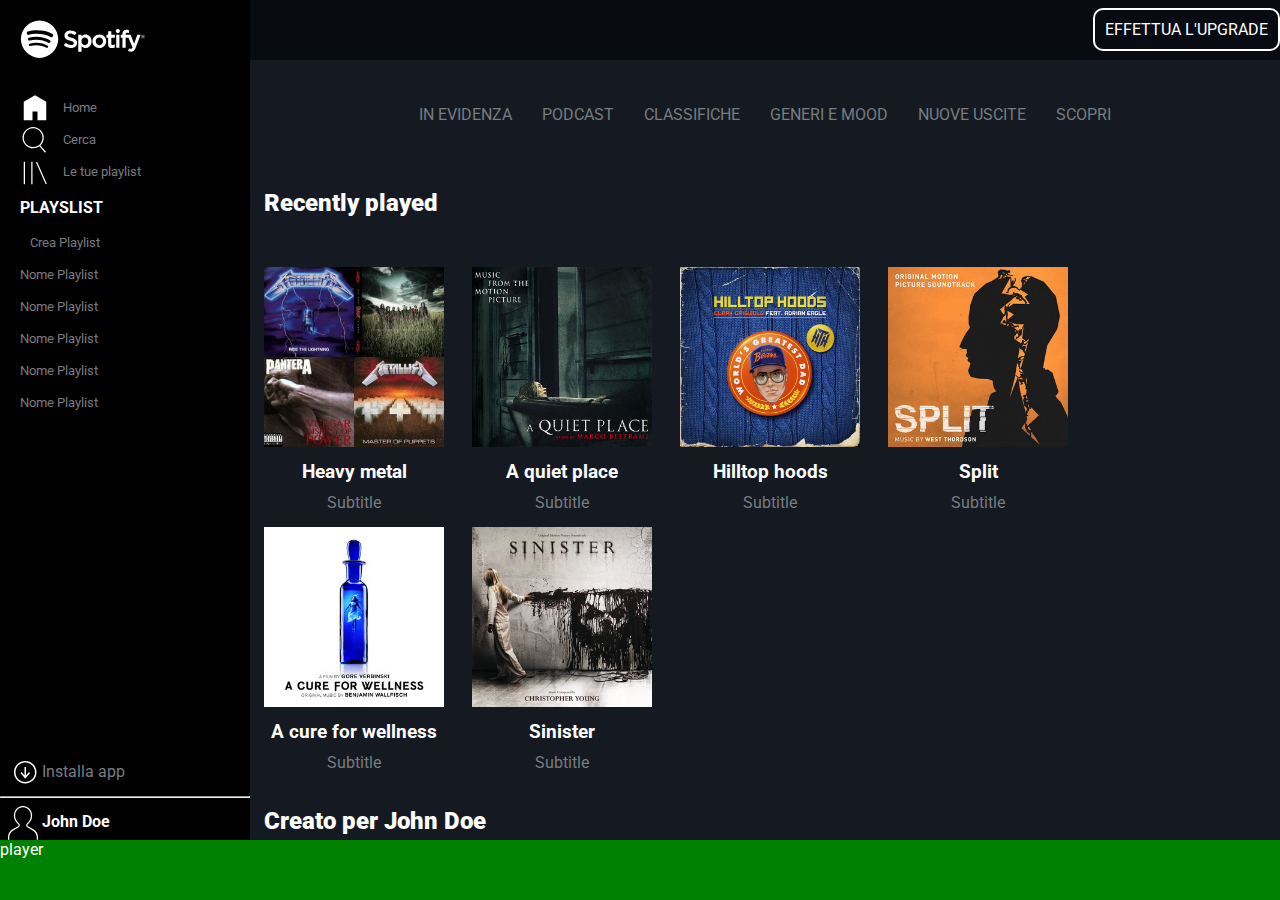
==== index.html @ 817e8c4a "Realizzato .bottom-menu, in .main-menu sostituite icone con immagini" ====
<!DOCTYPE html>
<html lang="it">
  <head>
    <meta charset="UTF-8">
    <meta name="viewport" content="width=device-width, initial-scale=1.0">
    <meta http-equiv="X-UA-Compatible" content="ie=edge">
    <title>SpotifyWeb Clone</title>
    <link rel="stylesheet" href="https://cdnjs.cloudflare.com/ajax/libs/font-awesome/5.15.1/css/all.min.css" integrity="sha512-+4zCK9k+qNFUR5X+cKL9EIR+ZOhtIloNl9GIKS57V1MyNsYpYcUrUeQc9vNfzsWfV28IaLL3i96P9sdNyeRssA==" crossorigin="anonymous" />
    <link href="https://fonts.googleapis.com/css2?family=Roboto:wght@400;500;700;900&display=swap" rel="stylesheet">
    <link rel="stylesheet" href="css/style.css">
  </head>
  <body>
    <div class="wrapper d-flex flex-dir-col">
      <main id="site-content" class="d-flex flex-dir-row">
        <aside class="main-menu d-flex flex-dir-col">
          <div class="logo-box p-20">
            <img src="img/logo.svg" alt="spotify logo">
          </div>
          <!-- /.logo-box -->

          <div class="top-menu mt-10">
            <ul>
              <li class="pl-20">
                <a href="#">
                  <img src="img/home.svg" alt="home"> <span>Home</span>
                </a>
              </li>
              <li class="pl-20">
                <a href="#">
                  <img src="img/search.svg" alt="search"> <span>Cerca</span>
                </a>
              </li>
              <li class="pl-20">
                <a href="#">
                  <img src="img/libreria.svg" alt="libreria"> <span>Le tue playlist</span>
                </a>
              </li>
            </ul>
          </div>
          <!-- /.top-menu -->

          <div class="playlist-menu mt-10">
            <h4 class="pl-20">PLAYSLIST</h4>
            <ul class="mt-10">
              <li class="pl-20">
                <a href="#">
                  <i class="fas fa-plus-square"></i>
                  <span>Crea Playlist</span>
                </a>
              </li>
              <li class="pl-20"><a href="#">Nome Playlist</a></li>
              <li class="pl-20"><a href="#">Nome Playlist</a></li>
              <li class="pl-20"><a href="#">Nome Playlist</a></li>
              <li class="pl-20"><a href="#">Nome Playlist</a></li>
              <li class="pl-20"><a href="#">Nome Playlist</a></li>
              <li class="pl-20"><a href="#">Nome Playlist</a></li>
              <li class="pl-20"><a href="#">Nome Playlist</a></li>
            </ul>
          </div>
          <!-- /.playlist-menu -->

          <div class="bottom-menu">
            <a href="#">
               <img src="img/download.svg" alt="download">
               Installa app
            </a>
            <hr>
            <a href="#">
               <img src="img/profile.svg" alt="profile">
               <strong>John Doe</strong>
            </a>
          </div>
          <!-- /.bottom-menu -->
        </aside>
        <!-- / .main-menu -->

        <div class="music-section">
          <div class="subscribe-banner">
            <a href="#">EFFETTUA L'UPGRADE</a>
          </div>
          <!-- /.subscribe-banner -->
          <nav id="content-navbar">
            <ul class="d-flex flex-dir-row">
              <li><a href="#">in evidenza</a></li>
              <li><a href="#">podcast</a></li>
              <li><a href="#">classifiche</a></li>
              <li><a href="#">generi e mood</a></li>
              <li><a href="#">nuove uscite</a></li>
              <li><a href="#">scopri</a></li>
            </ul>
          </nav>

          <section id="recently-played">
            <h2>Recently played</h2>
            <div class="albums d-flex flex-dir-row">
              <div class="album">
                <div class="img-box">
                  <div class="overlay"><i class="far fa-play-circle"></i></div>
                  <img src="img/metal_lifting.jpg" alt="metal lifting album">
                </div>
                <!-- /.img-box -->
                <h3>Heavy metal</h3>
                <p>Subtitle</p>
              </div>
              <!-- /.album -->
              <div class="album">
                <div class="img-box">
                  <div class="overlay"><i class="far fa-play-circle"></i></div>
                  <img src="img/aquietplace.jpeg" alt="a quiet place album">
                </div>
                <!-- /.img-box -->
                <h3>A quiet place</h3>
                <p>Subtitle</p>
              </div>
              <!-- /.album -->
              <div class="album">
                <div class="img-box">
                  <div class="overlay"><i class="far fa-play-circle"></i></div>
                  <img src="img/player_left.jpg" alt="Hilltop hoods album">
                </div>
                <!-- /.img-box -->
                <h3>Hilltop hoods</h3>
                <p>Subtitle</p>
              </div>
              <!-- /.album -->
              <div class="album">
                <div class="img-box">
                  <div class="overlay"><i class="far fa-play-circle"></i></div>
                  <img src="img/split.jpeg" alt="split album">
                </div>
                <!-- /.img-box -->
                <h3>Split</h3>
                <p>Subtitle</p>
              </div>
              <!-- /.album -->
              <div class="album">
                <div class="img-box">
                  <div class="overlay"><i class="far fa-play-circle"></i></div>
                  <img src="img/cure.jpeg" alt="a cure for wellness album">
                </div>
                <!-- /.img-box -->
                <h3>A cure for wellness</h3>
                <p>Subtitle</p>
              </div>
              <!-- /.album -->
              <div class="album">
                <div class="img-box">
                  <div class="overlay"><i class="far fa-play-circle"></i></div>
                  <img src="img/sinister.jpeg" alt="sinister album">
                </div>
                <!-- /.img-box -->
                <h3>Sinister</h3>
                <p>Subtitle</p>
              </div>
              <!-- /.album -->
            </div>
          </section>
          <!-- /#recently-played section -->

          <section id="created-for">
            <h2>Creato per John Doe</h2>
            <p>Più ascolti, più accurati saranno i suggerimenti</p>
            <div class="albums d-flex flex-dir-row">
              <div class="album">
                <div class="img-box">
                  <div class="overlay"><i class="far fa-play-circle"></i></div>
                  <img src="img/radar.jpeg" alt="release radar">
                </div>
                <!-- /.img-box -->
                <h3>Release Radar</h3>
              </div>
              <!-- /.album -->
              <div class="album">
                <div class="img-box">
                  <div class="overlay"><i class="far fa-play-circle"></i></div>
                  <img src="img/mixdaily.jpeg" alt="daily mix">
                </div>
                <!-- /.img-box -->
                <h3>Daily Mix 1</h3>
              </div>
              <!-- /.album -->
            </div>
          </section>
          <!-- /#created-for section -->

          <section id="popular">
            <h2>Artisti più popolari</h2>
            <p>Più ascolti, più accurati saranno i suggerimenti</p>
            <div class="albums d-flex flex-dir-row">
              <div class="album">
                <div class="img-box">
                  <div class="overlay"><i class="far fa-play-circle"></i></div>
                  <img src="img/youg.jpeg" alt="youg artist">
                </div>
                <!-- /.img-box -->
                <h3>Youg</h3>
              </div>
              <!-- /.album -->
              <div class="album">
                <div class="img-box">
                  <div class="overlay"><i class="far fa-play-circle"></i></div>
                  <img src="img/einaudi.jpeg" alt="artist einaudi">
                </div>
                <!-- /.img-box -->
                <h3>Einaudi</h3>
              </div>
              <!-- /.album -->
            </div>
          </section>
          <!-- /#popular section -->
        </div>
        <!-- /.music-section -->
      </main>
      <!-- /#site-content -->

      <footer id="site-footer">
        <div class="player">player</div>
      </footer>
      <!-- /#site-footer -->
    </div>
    <!-- /.wrap d-flex flex-dir-col -->
  </body>
</html>
---- css/style.css ----
*{
  margin: 0;
  padding: 0;
  box-sizing: border-box;
}
/* Typo */
h2{
  margin-left: 14px;
  font-weight: 900;
}

h3{
  padding: 10px 0;
}

p{
  color: #797c80;
}
/* END Typo */

/* General */
body{
  font-family: 'Roboto', sans-serif;
  color: white;
  background-color: black;
}

ul li{
  list-style: none;
}

ul li a, a{
  text-decoration: none;
  color: #797c80;
}

section{
  padding-top: 50px;
}
/* END General */

/* Utility */
.d-flex{
  display: flex;
}

.flex-dir-col{
  flex-direction: column;
}

.flex-dir-row{
  flex-direction: row;
}

.mt-10{
  margin-top: 10px;
}

.p-20{
  padding: 20px;
}
.pl-20{
  padding-left: 20px;
}
/* END Utility */

.wrapper{
  height: 100vh;
  justify-content: space-between;
}

#site-content{
  height: calc(100% - 60px); /* 60px altezza del footer */
  align-items: stretch;
}

/* main-menu */
.main-menu{
  width: 250px;
  background-color: black;
}

.main-menu .logo-box img{
  width: 60%;
}

.main-menu ul li:hover{
  border-left: 2px solid #adff2f;
}

.main-menu ul li,
.main-menu ul li a{
  line-height: 2rem;
  font-size: 0.8rem;
}

.main-menu ul li a{
  display: block;
  width: 100%;
}
.main-menu ul li a:hover{
  color: white;
}

.main-menu ul li i{
  font-size: 1.5rem;
  vertical-align: middle;
}

.main-menu ul li img,
.bottom-menu img{
  width: 30px;
  vertical-align: middle;
}

.main-menu ul li span{
  font-size: 0.8rem;
  margin-left: 10px;
}

.playlist-menu ul{
  max-height: 200px;
  overflow-y: scroll;
}

.bottom-menu{
  margin-top: auto;
}
.bottom-menu a{
  margin-left: 8px;
}
.bottom-menu a:last-child{
  color: white;
}
.bottom-menu a:hover{
  color: white;
}
.bottom-menu hr{
  margin: 8px 0;
}
/* END main-menu */

.subscribe-banner {
  height: 60px;
  line-height: 60px;
  width: calc(100% - 250px);
  position: fixed;
  top: 0;
  right: 0;
  background-color: #080b12;
  text-align: right;
}
/* Music-section */
.music-section{
  width: calc(100% - 250px);
  margin-top: 60px; /* altezza del subscribe-banner */
  overflow-y: scroll;
  overflow-x: hidden;
  background-color: #141922;
}

/* content-navbar */
#content-navbar{
  padding-top: 30px;
}

#content-navbar ul{
  flex-wrap: wrap;
  justify-content: center;
}

#content-navbar ul li a{
  padding: 15px;
  display: inline-block;
  text-transform: uppercase;
  position: relative;
}

#content-navbar ul li a:hover{
  color: white;
}

#content-navbar ul li a:hover:after {
  position:absolute;
  bottom: 0;
  left: 30%;
  right: 30%;
  content: '';
  height: 2px;
  background-color: #adff2f;
  display:block;
}
/* END content-navbar */

.subscribe-banner a{
  color: white;
  text-decoration: none;
  border: 2px solid white;
  border-radius: 10px;
  padding: 10px;
}

.albums{
  padding-top: 20px;
  flex-wrap: wrap;
}

.album{
  flex-basis: 180px;
  height: 200px;
  margin: 30px 14px;
  text-align: center;
}
.album img{
  width: 100%;
}

.img-box{
  position: relative;
}

.overlay{
  position: absolute;
  top: 0;
  left: 0;
  color: white;
  background-color: rgba(0, 0, 0, 0.4);
  width: 100%;
  height: 100%;
  font-size: 4.5rem;
  display: none;
}
.overlay i{
  position: absolute;
  top: 50%;
  left: 50%;
  transform: translate(-50%, -50%);
}

.img-box:hover .overlay{
  display: block;
  cursor: pointer;
}

#created-for p, #popular p{
  margin-left: 14px;
  padding-top: 15px;
}

#popular .img-box,
#popular .img-box > img,
#popular .overlay{
  border-radius: 50%;
}

#site-footer{
  height: 60px;
  background-color: green;
  z-index: 1;
}
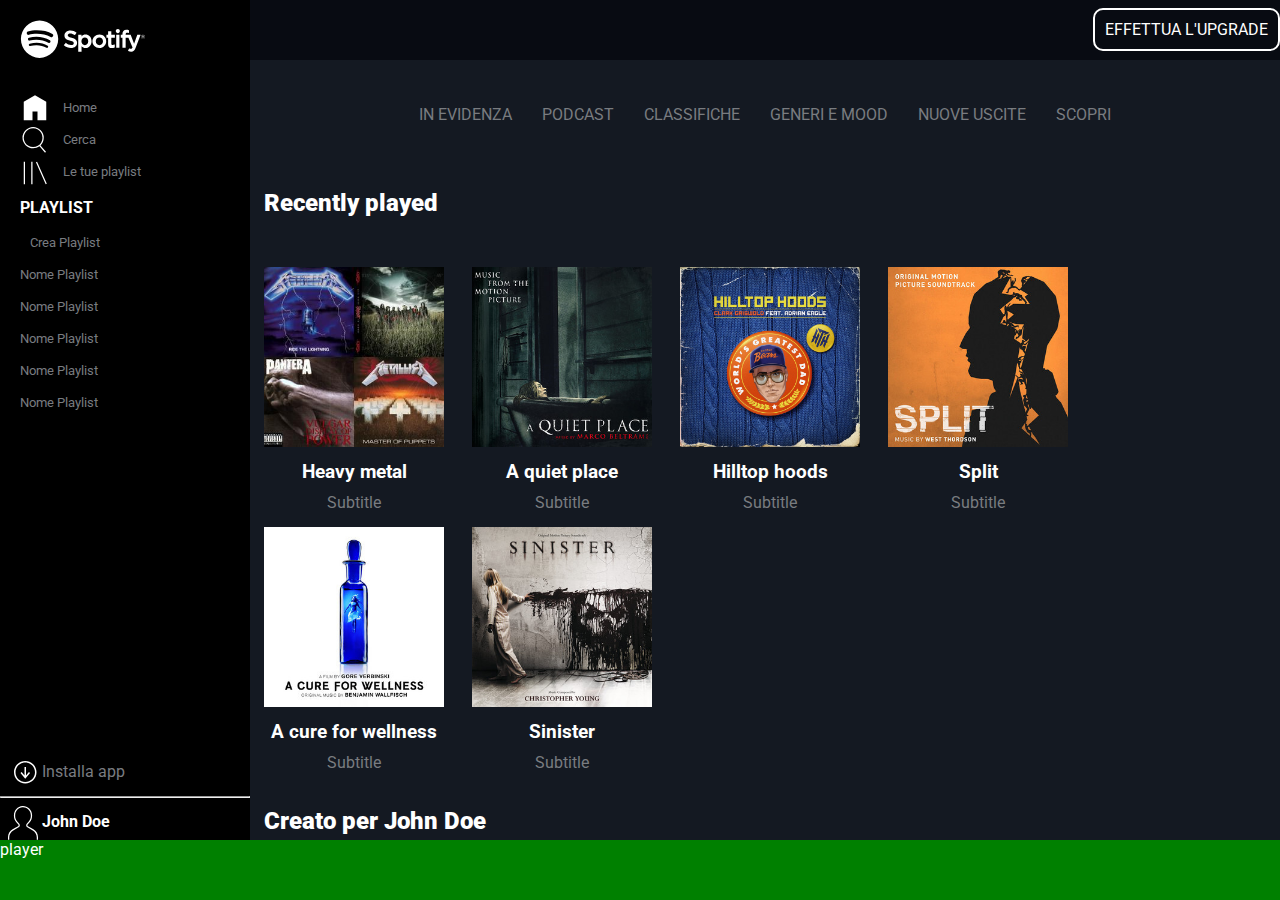
==== commit e1f3886f: ".playlist-menu si riduce in altezza fino a breakpoint 400px" ====
--- a/index.html
+++ b/index.html
@@ -39,8 +39,8 @@
           </div>
           <!-- /.top-menu -->
 
-          <div class="playlist-menu mt-10">
-            <h4 class="pl-20">PLAYSLIST</h4>
+          <div class="playlist-menu mt-10 d-flex flex-dir-col">
+            <h4 class="pl-20">PLAYLIST</h4>
             <ul class="mt-10">
               <li class="pl-20">
                 <a href="#">
--- a/css/style.css
+++ b/css/style.css
@@ -118,8 +118,17 @@
   margin-left: 10px;
 }
 
+.playlist-menu{
+  /* display: flex;
+  flex-direction: column; */
+  min-height: 100px;
+  max-height: 220px;
+  flex: 1 1 auto;
+}
 .playlist-menu ul{
+  min-height: 90px;
   max-height: 200px;
+  flex: 1 1 auto;
   overflow-y: scroll;
 }
 
@@ -258,3 +267,10 @@
   background-color: green;
   z-index: 1;
 }
+
+/* Media query */
+@media screen and (max-height: 400px) {
+  .playlist-menu{
+    display: none;
+  }
+}
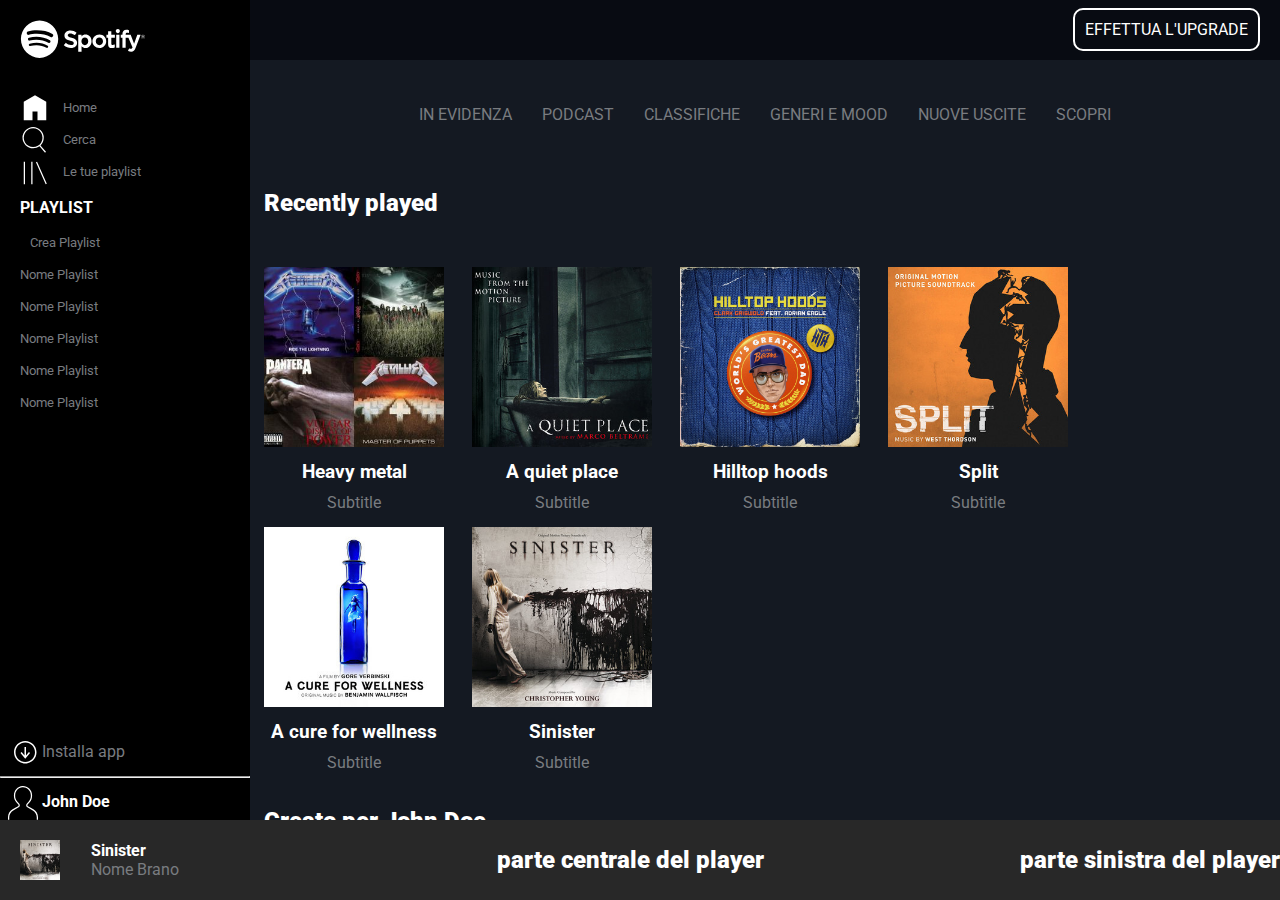
==== commit 62f43eeb: "Schema del footer" ====
--- a/index.html
+++ b/index.html
@@ -214,7 +214,27 @@
       <!-- /#site-content -->
 
       <footer id="site-footer">
-        <div class="player">player</div>
+        <div class="player d-flex flex-dir-row">
+          <div class="player-left d-flex flex-dir-row">
+            <img src="img/sinister.jpeg" alt="album split">
+            <div class="song-description">
+              <strong>Sinister</strong>
+              <p>Nome Brano</p>
+            </div>
+            <!-- /.song-description -->
+            <i class="far fa-heart"></i>
+            <i class="far fa-folder"></i>
+          </div>
+          <!-- /.player-left -->
+          <div class="player-middle">
+              <h2> parte centrale del player </h2>
+          </div>
+          <!-- /.player-middle -->
+          <div class="player-right">
+            <h2> parte sinistra del player </h2>
+          </div>
+          <!-- /.player-right -->
+        </div>
       </footer>
       <!-- /#site-footer -->
     </div>
--- a/css/style.css
+++ b/css/style.css
@@ -70,7 +70,7 @@
 }
 
 #site-content{
-  height: calc(100% - 60px); /* 60px altezza del footer */
+  height: calc(100% - 80px); /* 80px altezza del footer */
   align-items: stretch;
 }
 
@@ -207,6 +207,7 @@
   border: 2px solid white;
   border-radius: 10px;
   padding: 10px;
+  margin-right: 20px;
 }
 
 .albums{
@@ -262,10 +263,26 @@
   border-radius: 50%;
 }
 
+/* footer */
 #site-footer{
-  height: 60px;
-  background-color: green;
+  height: 80px;
+  background-color: #282828;
   z-index: 1;
+}
+.player{
+  height: 80px;
+  justify-content: space-between;
+  align-items: center;
+}
+.player-left{
+  max-width: 220px;
+  justify-content: space-between;
+  align-items: center;
+  margin-left: 20px;
+  flex: 1 1 auto;
+}
+.player-left img{
+  width: 40px;
 }
 
 /* Media query */
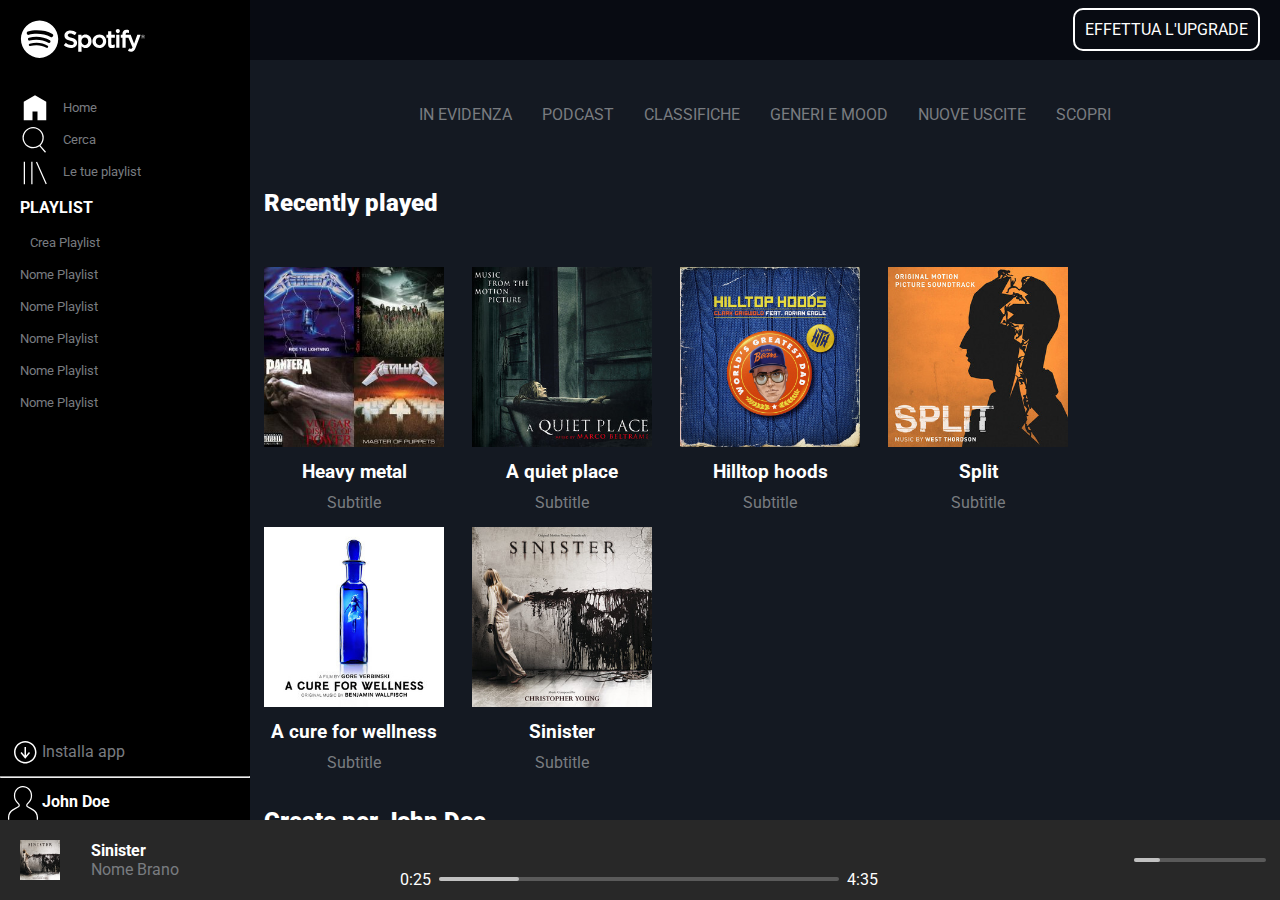
==== commit 4f70031a: "Footer completo" ====
--- a/index.html
+++ b/index.html
@@ -226,12 +226,27 @@
             <i class="far fa-folder"></i>
           </div>
           <!-- /.player-left -->
-          <div class="player-middle">
-              <h2> parte centrale del player </h2>
+          <div class="player-middle d-flex flex-dir-col">
+              <div class="player-icons">
+                <i class="fas fa-random"></i>
+                <i class="fas fa-step-backward"></i>
+                <i class="far fa-play-circle"></i>
+                <i class="fas fa-step-forward"></i>
+                <i class="fas fa-redo-alt"></i>
+              </div>
+
+              <div class="slider">
+                <span>0:25</span>
+                <div class="fake-slider"></div>
+                <span>4:35</span>
+              </div>
           </div>
           <!-- /.player-middle -->
-          <div class="player-right">
-            <h2> parte sinistra del player </h2>
+          <div class="player-right d-flex flex-dir-row">
+            <i class="fas fa-list"></i>
+            <i class="fas fa-desktop"></i>
+            <i class="fas fa-volume-up"></i>
+            <div class="fake-slider"></div>
           </div>
           <!-- /.player-right -->
         </div>
--- a/css/style.css
+++ b/css/style.css
@@ -285,6 +285,59 @@
   width: 40px;
 }
 
+.player-middle{
+  max-width: 500px;
+  align-items: center;
+  flex: 1 1 auto;
+  margin: 0 10px;
+}
+
+.player-icons i{
+  padding: 0 14px;
+  font-size: 1.1rem;
+}
+.player-icons i:nth-child(3){
+  font-size: 2rem;
+  vertical-align: middle;
+}
+
+.slider{
+  width: 100%;
+  /* height: 4px;
+  background-color: #5a5a5a;
+  border-radius: 8px;
+  margin-top: 10px; */
+}
+
+.fake-slider{
+  width: 80%;
+  height: 4px;
+  background-color: #5a5a5a;
+  border-radius: 20px;
+  margin: 4px;
+  display: inline-block;
+  position: relative;
+}
+.fake-slider::before{
+  content: "";
+  width: 20%;
+  height: 4px;
+  background-color: #c1c1c1;
+  display: block;
+  border-radius: 20px;
+  position: absolute;
+  left: 0;
+}
+
+.player-right{
+  max-width: 200px;
+  justify-content: space-around;
+  flex: 1 1 auto;
+  margin: 0 10px;
+}
+.player-right i{
+  margin: 0 10px;
+}
 /* Media query */
 @media screen and (max-height: 400px) {
   .playlist-menu{
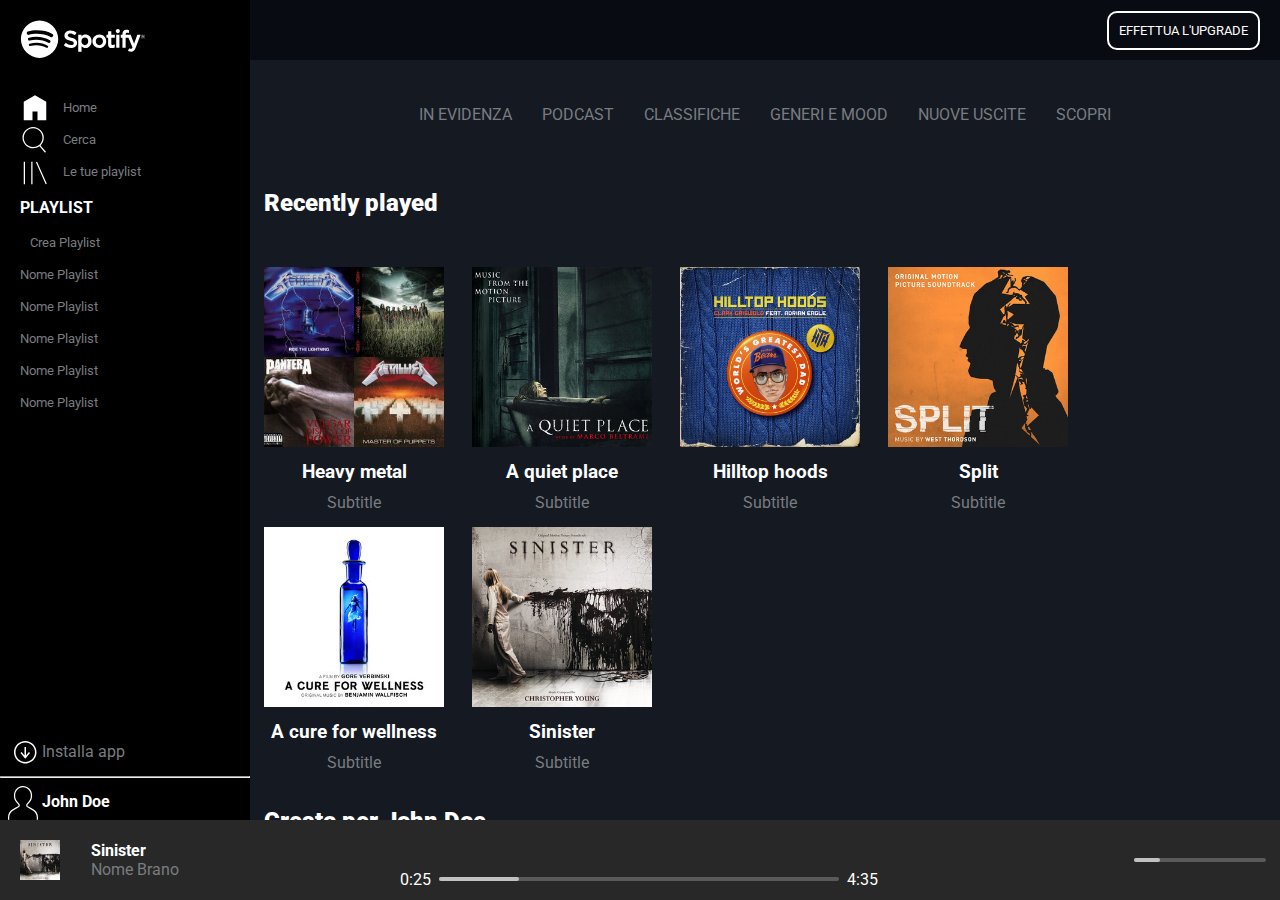
==== commit 17061b70: "hover sugli slider nel player del footer" ====
--- a/index.html
+++ b/index.html
@@ -237,7 +237,7 @@
 
               <div class="slider">
                 <span>0:25</span>
-                <div class="fake-slider"></div>
+                <div class="fake-slider"> <div class="slider-thumb"></div> </div>
                 <span>4:35</span>
               </div>
           </div>
@@ -246,7 +246,7 @@
             <i class="fas fa-list"></i>
             <i class="fas fa-desktop"></i>
             <i class="fas fa-volume-up"></i>
-            <div class="fake-slider"></div>
+            <div class="fake-slider"> <div class="slider-thumb"></div> </div>
           </div>
           <!-- /.player-right -->
         </div>
--- a/css/style.css
+++ b/css/style.css
@@ -208,6 +208,11 @@
   border-radius: 10px;
   padding: 10px;
   margin-right: 20px;
+  font-size: 0.8rem;
+  transition: font-size 0.5s linear;
+}
+.subscribe-banner a:hover{
+  font-size: 1.1rem;
 }
 
 .albums{
@@ -303,10 +308,6 @@
 
 .slider{
   width: 100%;
-  /* height: 4px;
-  background-color: #5a5a5a;
-  border-radius: 8px;
-  margin-top: 10px; */
 }
 
 .fake-slider{
@@ -318,6 +319,9 @@
   display: inline-block;
   position: relative;
 }
+.fake-slider:hover{
+  cursor: pointer;
+}
 .fake-slider::before{
   content: "";
   width: 20%;
@@ -328,6 +332,33 @@
   position: absolute;
   left: 0;
 }
+.fake-slider:hover::before{
+  content: "";
+  width: 20%;
+  height: 4px;
+  background-color: #1db954;
+  display: block;
+  border-radius: 20px;
+  position: absolute;
+  left: 0;
+  cursor: pointer;
+}
+
+.slider-thumb{
+  width: 15px;
+  height: 15px;
+  background-color: white;
+  display: block;
+  border-radius: 50%;
+  position: absolute;
+  left: 18%;
+  bottom: -5px;
+  cursor: pointer;
+  display: none;
+}
+.fake-slider:hover .slider-thumb{
+  display: block;
+}
 
 .player-right{
   max-width: 200px;
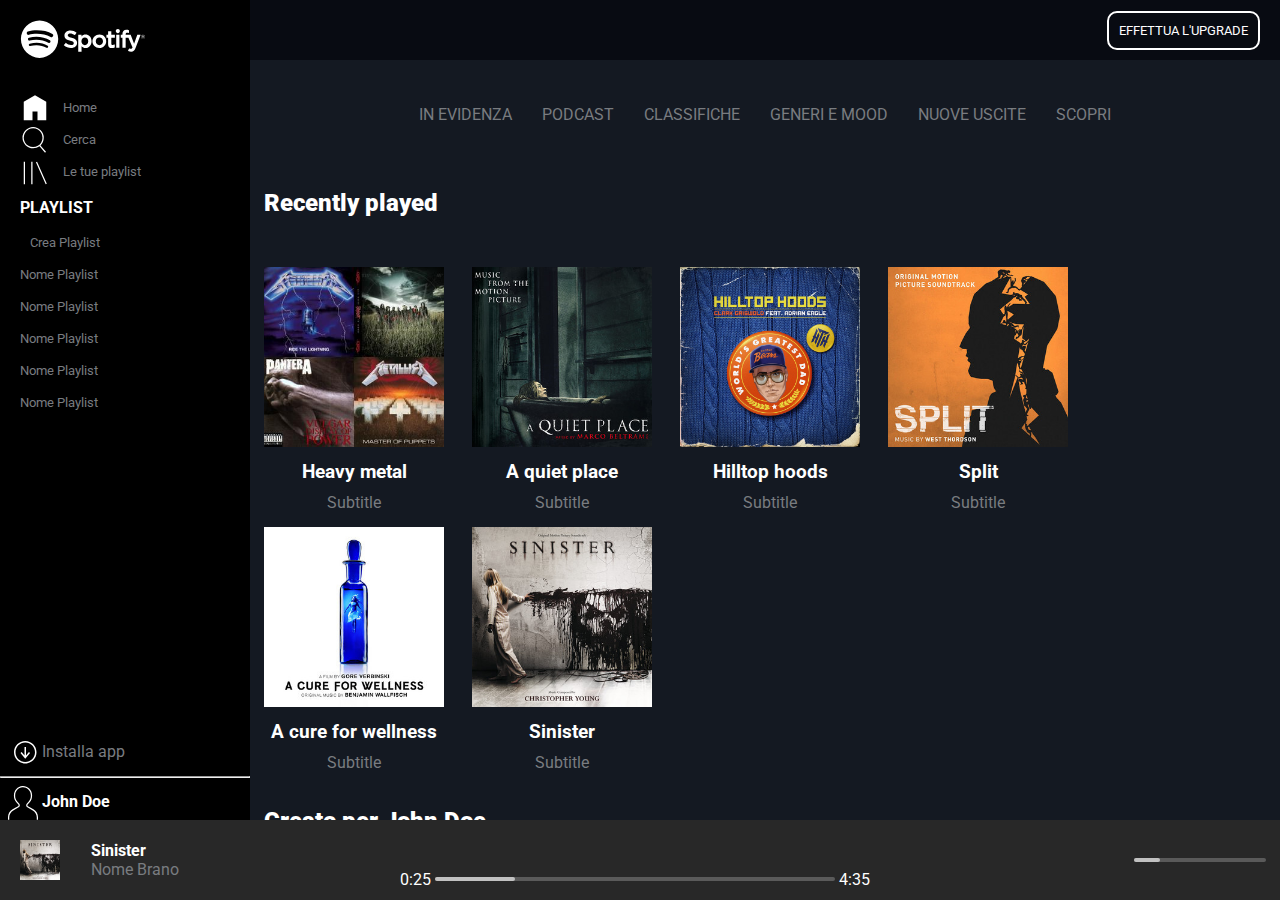
==== commit 4f9514a5: ".slider display flex, icone del footer cambiano colore in hover" ====
--- a/index.html
+++ b/index.html
@@ -235,7 +235,7 @@
                 <i class="fas fa-redo-alt"></i>
               </div>
 
-              <div class="slider">
+              <div class="slider d-flex flex-dir-row">
                 <span>0:25</span>
                 <div class="fake-slider"> <div class="slider-thumb"></div> </div>
                 <span>4:35</span>
--- a/css/style.css
+++ b/css/style.css
@@ -274,6 +274,13 @@
   background-color: #282828;
   z-index: 1;
 }
+
+#site-footer i{
+  color: #797c80;
+}
+#site-footer i:hover{
+  color: white;
+}
 .player{
   height: 80px;
   justify-content: space-between;
@@ -308,6 +315,7 @@
 
 .slider{
   width: 100%;
+  align-items: center;
 }
 
 .fake-slider{
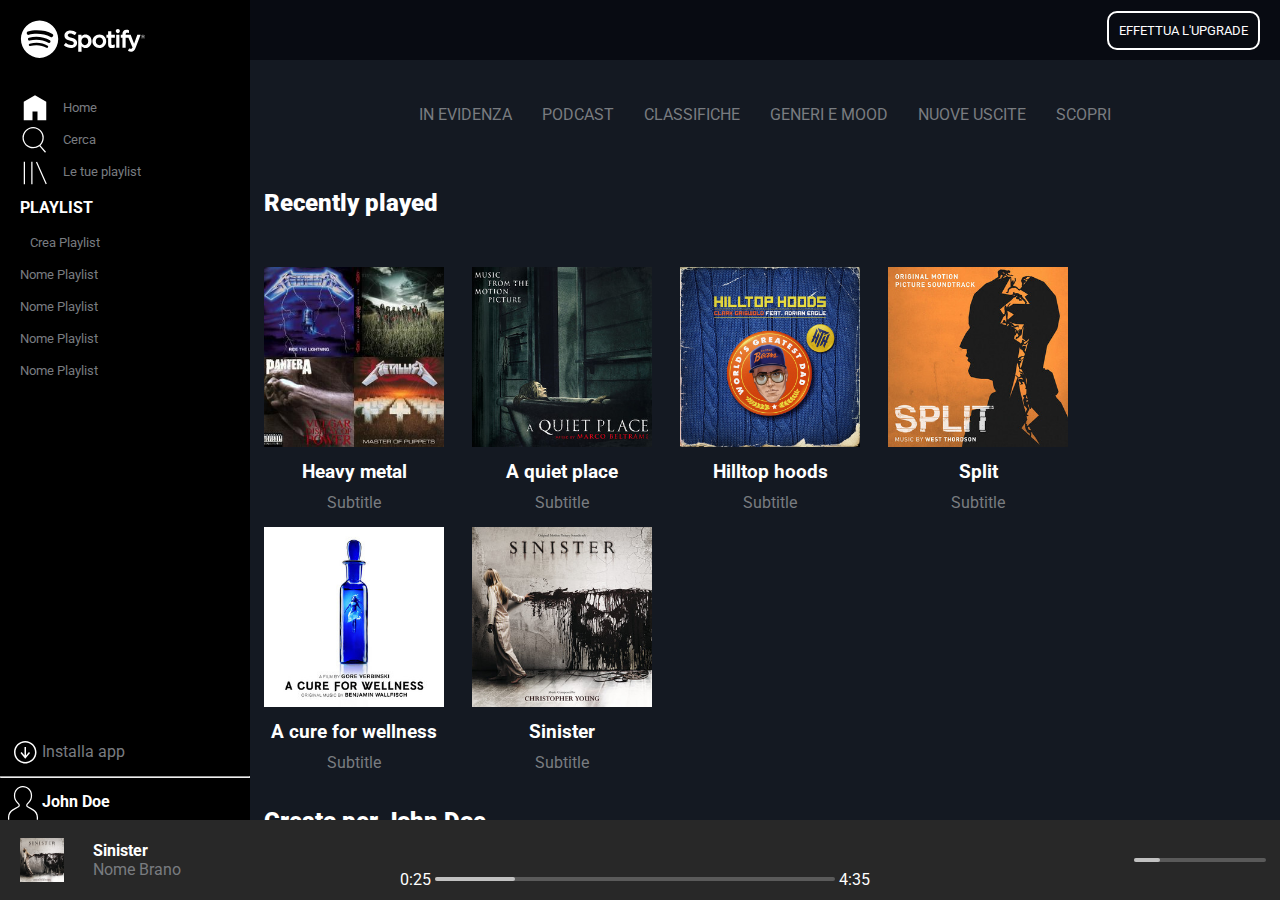
==== commit fd85a60c: "Scrollbar su .playlist-menu ul appare solo quando necessario" ====
--- a/index.html
+++ b/index.html
@@ -14,7 +14,8 @@
       <main id="site-content" class="d-flex flex-dir-row">
         <aside class="main-menu d-flex flex-dir-col">
           <div class="logo-box p-20">
-            <img src="img/logo.svg" alt="spotify logo">
+            <img id="logo-lg" src="img/logo.svg" alt="spotify logo">
+            <img id="logo-xs" src="img/logo-small.svg" alt="spotify logo">
           </div>
           <!-- /.logo-box -->
 
@@ -52,9 +53,6 @@
               <li class="pl-20"><a href="#">Nome Playlist</a></li>
               <li class="pl-20"><a href="#">Nome Playlist</a></li>
               <li class="pl-20"><a href="#">Nome Playlist</a></li>
-              <li class="pl-20"><a href="#">Nome Playlist</a></li>
-              <li class="pl-20"><a href="#">Nome Playlist</a></li>
-              <li class="pl-20"><a href="#">Nome Playlist</a></li>
             </ul>
           </div>
           <!-- /.playlist-menu -->
@@ -62,12 +60,12 @@
           <div class="bottom-menu">
             <a href="#">
                <img src="img/download.svg" alt="download">
-               Installa app
+               <span>Installa app</span>
             </a>
             <hr>
             <a href="#">
                <img src="img/profile.svg" alt="profile">
-               <strong>John Doe</strong>
+              <span><strong>John Doe</strong></span>
             </a>
           </div>
           <!-- /.bottom-menu -->
--- a/css/style.css
+++ b/css/style.css
@@ -80,8 +80,12 @@
   background-color: black;
 }
 
-.main-menu .logo-box img{
+#logo-lg{
   width: 60%;
+}
+
+#logo-xs{
+  display: none;
 }
 
 .main-menu ul li:hover{
@@ -126,10 +130,9 @@
   flex: 1 1 auto;
 }
 .playlist-menu ul{
-  min-height: 90px;
-  max-height: 200px;
+  height: 80%;
   flex: 1 1 auto;
-  overflow-y: scroll;
+  overflow-y: auto;
 }
 
 .bottom-menu{
@@ -294,7 +297,7 @@
   flex: 1 1 auto;
 }
 .player-left img{
-  width: 40px;
+  width: 20%;
 }
 
 .player-middle{
@@ -383,3 +386,60 @@
     display: none;
   }
 }
+
+/* xs media-query */
+@media screen and (max-width: 768px) {
+  #logo-lg{
+    display: none;
+  }
+  #logo-xs{
+    display: inline-block;
+    width: 30px;
+  }
+  .main-menu span{
+    display: none;
+  }
+
+  .playlist-menu{
+    display: none;
+  }
+
+  .main-menu .pl-20, .main-menu .p-20{
+    padding-left: 0;
+    margin: 8px;
+  }
+  .main-menu{
+    width: 50px;
+  }
+  .subscribe-banner {
+    width: calc(100% - 50px);
+  }
+
+  .music-section{
+    width: calc(100% - 50px);
+  }
+}
+
+/* Rimpicciolire le dimensioni dei componenti del footer */
+@media screen and (max-width: 560px) {
+  #site-footer{
+    font-size: 0.5rem;
+  }
+  .player-left{
+    max-width: 100px;
+  }
+  .player-icons i{
+    padding: 0 6px;
+    font-size: 0.5rem;
+  }
+  .player-icons i:nth-child(3){
+    font-size: 1rem;
+  }
+  .player-middle{
+    max-width: 200px;
+  }
+  .player-right{
+    max-width: 100px;
+    margin: 0 2px;
+  }
+}
